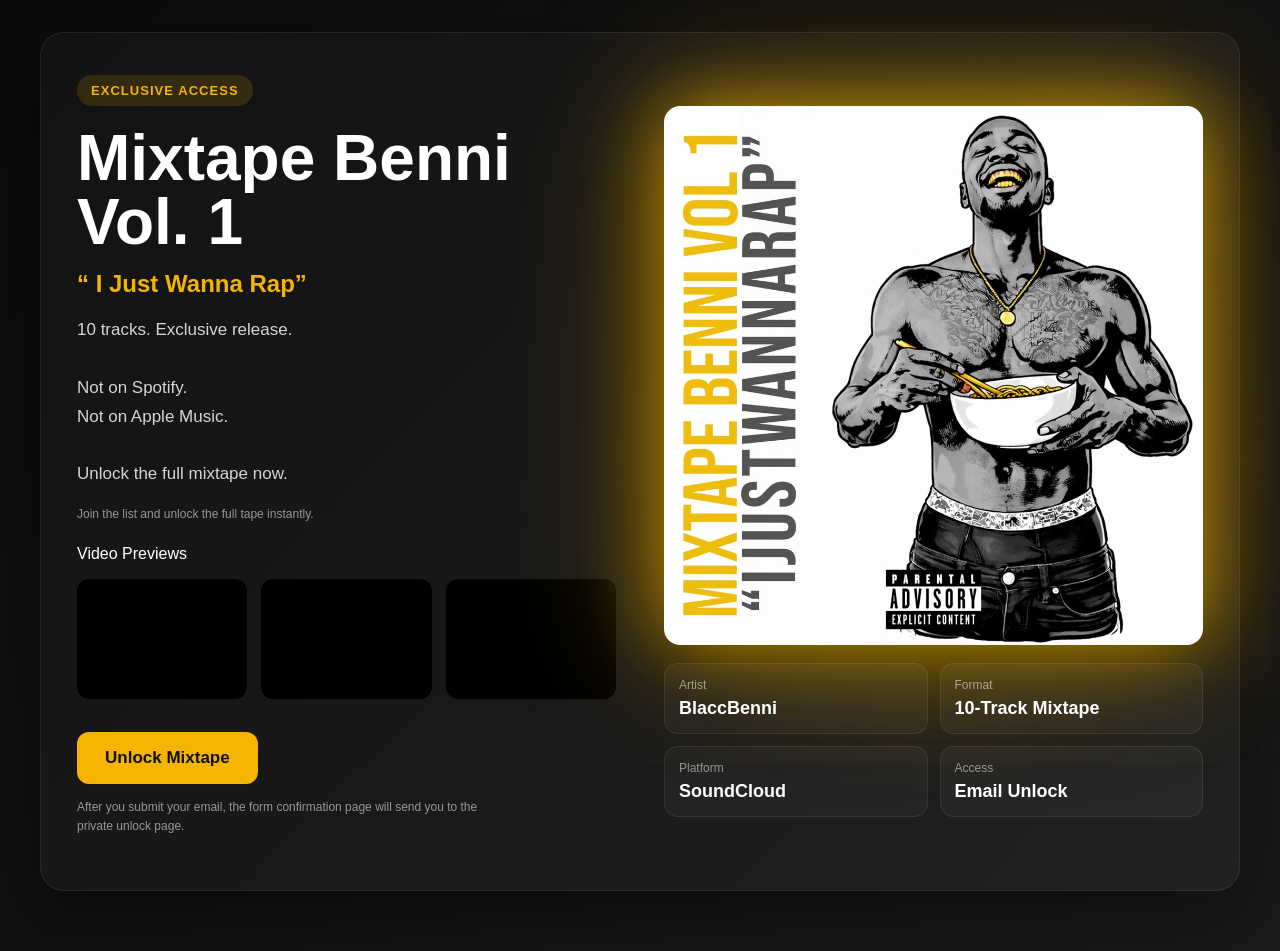
==== index.html @ e43f2041 "Update index.html" ====
<!DOCTYPE html>
<html lang="en">
<head>
  <meta charset="UTF-8" />
  <meta name="viewport" content="width=device-width, initial-scale=1.0" />

  <title>Mixtape Benni Vol. 1 | BlaccBenni</title>
  <meta name="google-site-verification" content="B95bLo6EVF4i8Q6SyfhEWKratUEYoDm7GEJT45evlRQ" />
  <meta
    name="description"
    content="Unlock Mixtape Benni Vol. 1 by BlaccBenni. 10 tracks. Exclusive release. Not on Spotify. Not on Apple Music."
  />
  <meta
    name="keywords"
    content="BlaccBenni, Mixtape Benni Vol. 1, I Just Wanna Rap, mixtape, SoundCloud, exclusive mixtape, hip hop, rap"
  />
  <meta name="author" content="BlaccBenni" />
  <meta name="robots" content="index, follow" />
  <meta name="theme-color" content="#0b0b0b" />

  <link rel="canonical" href="https://mixtapebenni.com/" />
  <link rel="stylesheet" href="style.css" />

  <!-- Open Graph -->
  <meta property="og:type" content="website" />
  <meta property="og:title" content="Mixtape Benni Vol. 1 | BlaccBenni" />
  <meta
    property="og:description"
    content="Unlock Mixtape Benni Vol. 1 by BlaccBenni. 10 tracks. Exclusive release. Not on Spotify. Not on Apple Music."
  />
  <meta property="og:url" content="https://mixtapebenni.com/" />
  <meta property="og:site_name" content="Mixtape Benni Vol. 1" />
  <meta property="og:image" content="https://mixtapebenni.com/MixtapeBenni-artwork.jpeg" />
  <meta property="og:image:alt" content="Mixtape Benni Vol. 1 cover art by BlaccBenni" />

  <!-- Twitter / X -->
  <meta name="twitter:card" content="summary_large_image" />
  <meta name="twitter:title" content="Mixtape Benni Vol. 1 | BlaccBenni" />
  <meta
    name="twitter:description"
    content="Unlock Mixtape Benni Vol. 1 by BlaccBenni. 10 tracks. Exclusive release. Not on Spotify. Not on Apple Music."
  />
  <meta name="twitter:image" content="https://mixtapebenni.com/MixtapeBenni-artwork.jpeg" />

  <!-- Google Analytics -->
  <script async src="https://www.googletagmanager.com/gtag/js?id=G-GKVSJNY309"></script>
  <script>
    window.dataLayer = window.dataLayer || [];
    function gtag(){dataLayer.push(arguments);}
    gtag('js', new Date());
    gtag('config', 'G-GKVSJNY309');
  </script>

  <!-- Structured Data -->
  <script type="application/ld+json">
  {
    "@context": "https://schema.org",
    "@type": "MusicAlbum",
    "name": "Mixtape Benni Vol. 1",
    "alternateName": " I Just Wanna Rap",
    "byArtist": {
      "@type": "MusicGroup",
      "name": "BlaccBenni"
    },
    "image": "https://mixtapebenni.com/MixtapeBenni-artwork.jpeg",
    "url": "https://mixtapebenni.com/",
    "description": "Exclusive 10-track mixtape by BlaccBenni. Not on Spotify or Apple Music.",
    "genre": ["Hip Hop", "Rap"]
  }
  </script>
</head>
<body>
  <div class="page">
    <div class="card hero">
      <div class="hero-left">
        <span class="badge">Exclusive Access</span>

        <h1>Mixtape Benni Vol. 1</h1>

        <p class="subtitle">“ I Just Wanna Rap”</p>

        <p class="desc">
          10 tracks. Exclusive release.
          <br><br>
          Not on Spotify.
          <br>
          Not on Apple Music.
          <br><br>
          Unlock the full mixtape now.
        </p>

        <p class="small">
          Join the list and unlock the full tape instantly.
        </p>

       <!-- VIDEO PREVIEW -->
<section class="video-preview">
  <p class="video-label">Video Previews</p>

  <div class="video-grid">

<iframe src="https://drive.google.com/file/d/1Q1mVoQex1XSYKdYZlE_1A8yRQzu5SITi/preview"></iframe>

<iframe
  src="https://drive.google.com/file/d/1mCzVX5z1FNray7SKjMf2T9hmYawojk_M/preview"
  allow="autoplay"
  allowfullscreen>
</iframe>

<iframe src="https://drive.google.com/file/d/1meEuDkWbE-2J5c-yyeQniNwGj2FQzeLc/preview"></iframe>

</div>

</section>
        <a
          class="button"
          href="https://docs.google.com/forms/d/e/1FAIpQLSdB8XEDXcWulqn_8XZFVUBMR3C9tIt0cBepyivfNUfbcnRrJw/viewform"
          target="_blank"
          rel="noopener noreferrer"
        >
          Unlock Mixtape
        </a>

        <p class="small note">
          After you submit your email, the form confirmation page will send you to the private unlock page.
        </p>
      </div>

      <div class="hero-right">
        <img
          src="MixtapeBenni-artwork.jpeg"
          alt="Mixtape Benni Vol. 1 cover"
          class="cover"
        />

        <div class="meta-grid">
          <div class="meta-box">
            <span>Artist</span>
            <strong>BlaccBenni</strong>
          </div>

          <div class="meta-box">
            <span>Format</span>
            <strong>10-Track Mixtape</strong>
          </div>

          <div class="meta-box">
            <span>Platform</span>
            <strong>SoundCloud</strong>
          </div>

          <div class="meta-box">
            <span>Access</span>
            <strong>Email Unlock</strong>
          </div>
        </div>
      </div>
    </div>
    
  </div>
</body>
</html>
---- style.css ----
* {
  box-sizing: border-box;
}

html {
  scroll-behavior: smooth;
}

body {
  margin: 0;
  font-family: Arial, sans-serif;
  background: linear-gradient(135deg, #0b0b0b 0%, #111111 45%, #1b1b1b 100%);
  color: #ffffff;
}

.page {
  min-height: 100vh;
  padding: 32px 20px 60px;
  max-width: 1240px;
  margin: 0 auto;
}

.card {
  width: 100%;
  background: rgba(255, 255, 255, 0.03);
  border: 1px solid rgba(255, 255, 255, 0.08);
  border-radius: 24px;
  box-shadow: 0 24px 70px rgba(0, 0, 0, 0.45);
}

.hero {
  display: grid;
  grid-template-columns: repeat(auto-fit, minmax(320px, 1fr));
  gap: 32px;
  align-items: center;
  padding: 28px;
}

.hero-left {
  padding: 14px 8px;
}

.hero-right {
  padding: 8px;
  position: relative;
  display: flex;
  flex-direction: column;
  justify-content: center;
  align-items: center;
}

/* Gold spotlight behind cover */
.hero-right::before {
  content: "";
  position: absolute;
  width: 90%;
  height: 90%;
  border-radius: 50%;
  background: radial-gradient(
    circle,
    rgba(244, 180, 0, 0.28) 0%,
    rgba(244, 180, 0, 0.14) 35%,
    rgba(244, 180, 0, 0.06) 55%,
    transparent 75%
  );
  filter: blur(45px);
  z-index: 1;
  pointer-events: none;
}

.badge {
  display: inline-block;
  padding: 8px 14px;
  border-radius: 999px;
  background: rgba(244, 180, 0, 0.14);
  color: #f4b400;
  font-size: 13px;
  font-weight: 700;
  letter-spacing: 0.08em;
  text-transform: uppercase;
  margin-bottom: 20px;
}

h1 {
  font-size: clamp(34px, 5vw, 68px);
  line-height: 1;
  margin: 0 0 16px 0;
  font-weight: 900;
}

.subtitle {
  font-size: clamp(18px, 2vw, 24px);
  color: #f4b400;
  font-weight: 700;
  margin: 0 0 18px 0;
}

.desc {
  font-size: 17px;
  line-height: 1.7;
  color: rgba(255, 255, 255, 0.82);
  margin-bottom: 16px;
  max-width: 560px;
}

.small {
  font-size: 12px;
  line-height: 1.6;
  color: rgba(255, 255, 255, 0.55);
  margin-top: 14px;
}

.note {
  max-width: 430px;
}

.button {
  display: inline-block;
  text-decoration: none;
  padding: 16px 28px;
  border-radius: 12px;
  font-weight: 800;
  font-size: 17px;
  transition: transform 0.2s ease, box-shadow 0.2s ease, opacity 0.2s ease;
  background: #f4b400;
  color: #111111;
  margin-top: 8px;
}

.button:hover {
  transform: translateY(-2px);
  box-shadow: 0 10px 30px rgba(244, 180, 0, 0.35);
  opacity: 0.98;
}

.cover {
  width: 100%;
  max-width: 600px;
  border-radius: 16px;
  position: relative;
  z-index: 2;
  box-shadow:
    0 0 80px rgba(244, 180, 0, 0.75),
    0 0 160px rgba(244, 180, 0, 0.4),
    0 35px 80px rgba(0, 0, 0, 0.8);
  transition: transform 0.35s ease, box-shadow 0.35s ease;
}

.cover:hover {
  transform: scale(1.04);
  box-shadow:
    0 0 100px rgba(244, 180, 0, 0.9),
    0 0 220px rgba(244, 180, 0, 0.5),
    0 40px 90px rgba(0, 0, 0, 0.85);
}

.meta-grid {
  display: grid;
  grid-template-columns: 1fr 1fr;
  gap: 12px;
  width: 100%;
  max-width: 600px;
  margin-top: 18px;
  position: relative;
  z-index: 2;
}

.meta-box {
  background: rgba(255, 255, 255, 0.04);
  border: 1px solid rgba(255, 255, 255, 0.08);
  border-radius: 14px;
  padding: 14px;
}

.meta-box span {
  display: block;
  font-size: 12px;
  color: rgba(255, 255, 255, 0.52);
  margin-bottom: 6px;
}

.meta-box strong {
  font-size: 18px;
  color: #ffffff;
}

@media (max-width: 900px) {
  .hero {
    gap: 24px;
  }

  .meta-grid {
    grid-template-columns: 1fr;
  }
}

@media (max-width: 768px) {
  .page {
    padding: 20px 14px 40px;
  }

  .hero {
    padding: 20px;
  }

  .button {
    width: 100%;
    text-align: center;
  }

  .hero-right::before {
    width: 100%;
    height: 100%;
  }
}
/* Hero Video Grid */

.hero-left .video-preview {
  margin: 20px 0 25px;
}

.hero-left .video-grid {
  display: grid;
  grid-template-columns: repeat(3, 1fr);
  gap: 14px;
}

.hero-left iframe {
  width: 100%;
  height: 120px;
  border-radius: 12px;
  border: none;
  background: #000;
}
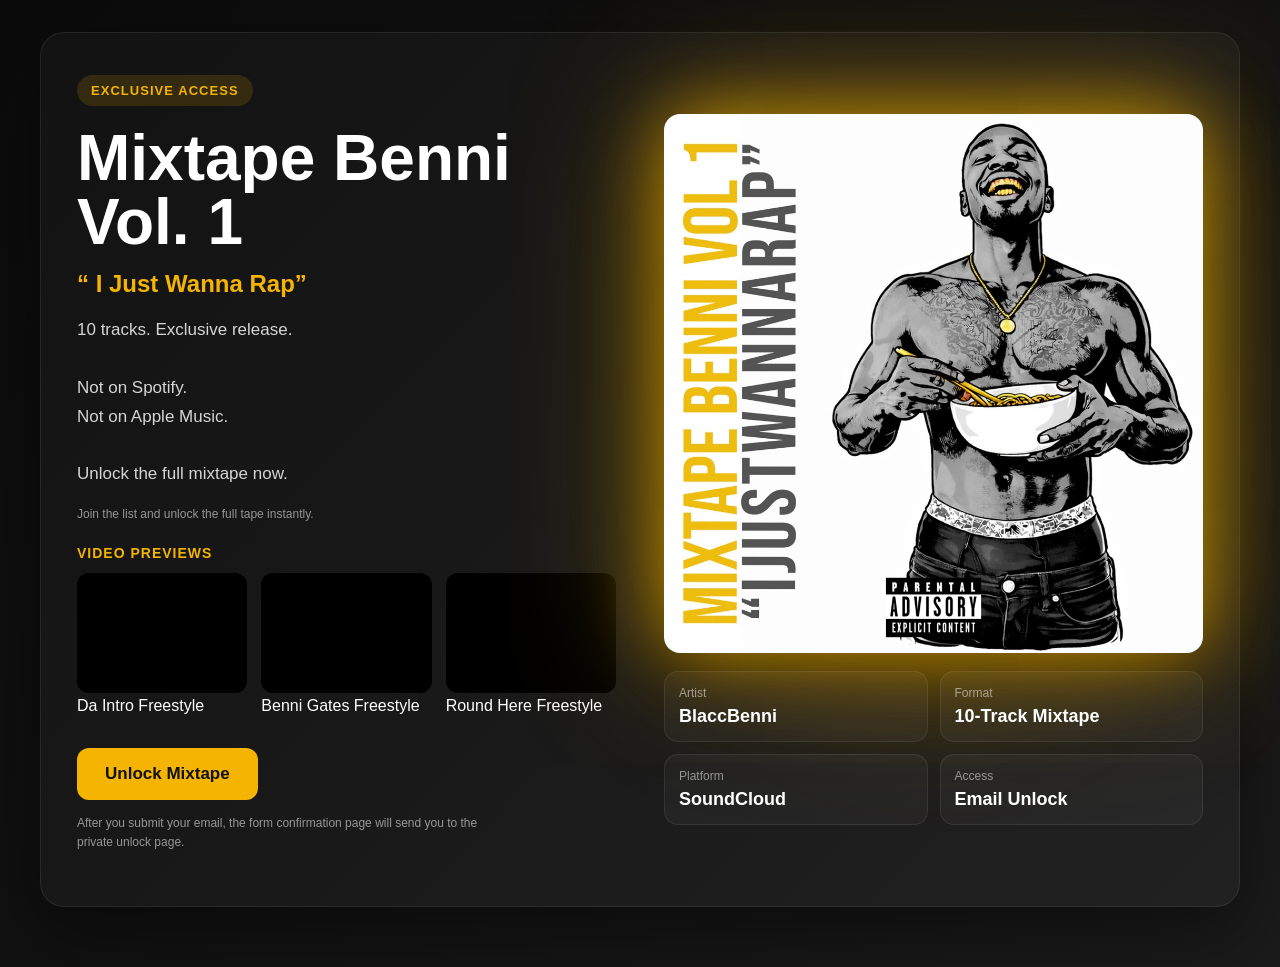
==== commit 4b2b1284: "Update index.html" ====
--- a/index.html
+++ b/index.html
@@ -99,18 +99,22 @@
 
   <div class="video-grid">
 
-<iframe src="https://drive.google.com/file/d/1Q1mVoQex1XSYKdYZlE_1A8yRQzu5SITi/preview"></iframe>
+    <div class="video-card">
+      <iframe src="https://drive.google.com/file/d/1Q1mVoQex1XSYKdYZlE_1A8yRQzu5SITi/preview"></iframe>
+      <span class="video-title">Da Intro Freestyle</span>
+    </div>
 
-<iframe
-  src="https://drive.google.com/file/d/1mCzVX5z1FNray7SKjMf2T9hmYawojk_M/preview"
-  allow="autoplay"
-  allowfullscreen>
-</iframe>
+    <div class="video-card">
+      <iframe src="https://drive.google.com/file/d/1mCzVX5z1FNray7SKjMf2T9hmYawojk_M/preview"></iframe>
+      <span class="video-title">Benni Gates Freestyle</span>
+    </div>
 
-<iframe src="https://drive.google.com/file/d/1meEuDkWbE-2J5c-yyeQniNwGj2FQzeLc/preview"></iframe>
+    <div class="video-card">
+      <iframe src="https://drive.google.com/file/d/1meEuDkWbE-2J5c-yyeQniNwGj2FQzeLc/preview"></iframe>
+      <span class="video-title">Round Here Freestyle</span>
+    </div>
 
-</div>
-
+  </div>
 </section>
         <a
           class="button"
@@ -176,3 +180,4 @@
 
 
 
+
--- a/style.css
+++ b/style.css
@@ -232,10 +232,18 @@
   border: none;
   background: #000;
 }
-
-
-
-
-
-
-
+.video-label {
+  margin: 0 0 12px;
+  font-size: 14px;
+  font-weight: 700;
+  letter-spacing: 1px;
+  text-transform: uppercase;
+  color: #f4b400;
+}
+
+
+
+
+
+
+
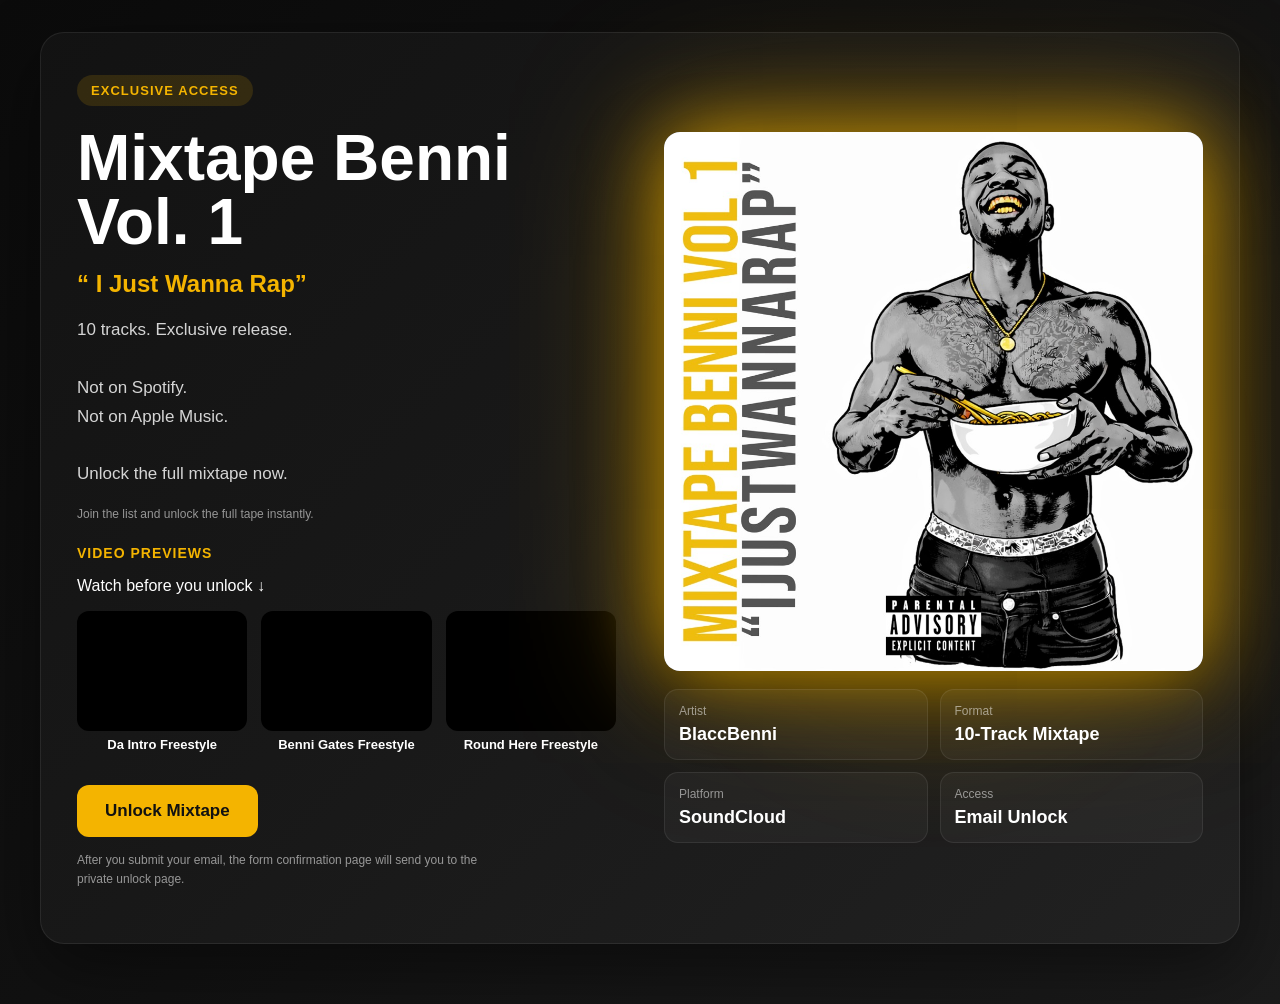
==== commit 69c5b901: "Update index.html" ====
--- a/index.html
+++ b/index.html
@@ -95,7 +95,8 @@
 
        <!-- VIDEO PREVIEW -->
 <section class="video-preview">
-  <p class="video-label">Video Previews</p>
+ <p class="video-label">Video Previews</p>
+<p class="video-subtext">Watch before you unlock ↓</p>
 
   <div class="video-grid">
 
@@ -181,3 +182,4 @@
 
 
 
+
--- a/style.css
+++ b/style.css
@@ -240,10 +240,22 @@
   text-transform: uppercase;
   color: #f4b400;
 }
-
-
-
-
-
-
-
+.video-card {
+  display: flex;
+  flex-direction: column;
+}
+
+.video-title {
+  margin-top: 6px;
+  font-size: 13px;
+  font-weight: 600;
+  color: #ffffff;
+  text-align: center;
+}
+
+
+
+
+
+
+
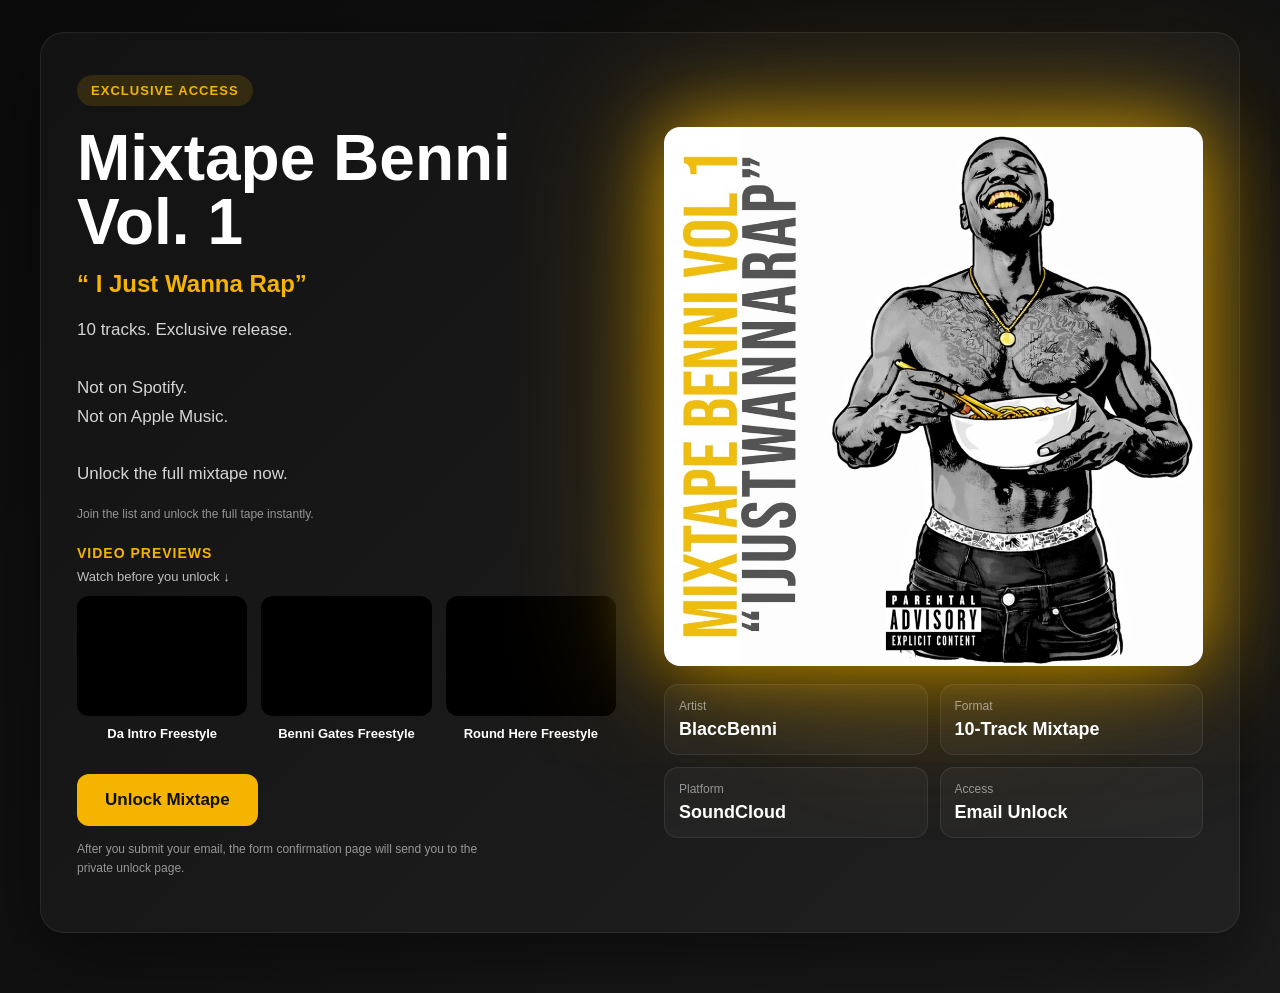
==== commit ca1ecbd8: "Update index.html" ====
--- a/index.html
+++ b/index.html
@@ -101,17 +101,23 @@
   <div class="video-grid">
 
     <div class="video-card">
+      <div class="video-thumb">
       <iframe src="https://drive.google.com/file/d/1Q1mVoQex1XSYKdYZlE_1A8yRQzu5SITi/preview"></iframe>
+        </div>
       <span class="video-title">Da Intro Freestyle</span>
     </div>
 
     <div class="video-card">
+      <div class="video-thumb">
       <iframe src="https://drive.google.com/file/d/1mCzVX5z1FNray7SKjMf2T9hmYawojk_M/preview"></iframe>
+        </div>
       <span class="video-title">Benni Gates Freestyle</span>
     </div>
 
     <div class="video-card">
+      <div class="video-thumb">
       <iframe src="https://drive.google.com/file/d/1meEuDkWbE-2J5c-yyeQniNwGj2FQzeLc/preview"></iframe>
+        </div>
       <span class="video-title">Round Here Freestyle</span>
     </div>
 
@@ -183,3 +189,4 @@
 
 
 
+
--- a/style.css
+++ b/style.css
@@ -252,10 +252,25 @@
   color: #ffffff;
   text-align: center;
 }
-
-
-
-
-
-
-
+.video-subtext {
+  margin: -4px 0 12px;
+  font-size: 13px;
+  font-weight: 500;
+  color: rgba(255, 255, 255, 0.72);
+  text-align: left;
+}
+.video-card:hover {
+  transform: translateY(-4px);
+  transition: transform 0.25s ease;
+}
+
+.video-card:hover iframe {
+  box-shadow: 0 10px 30px rgba(244,180,0,0.35);
+}
+
+
+
+
+
+
+
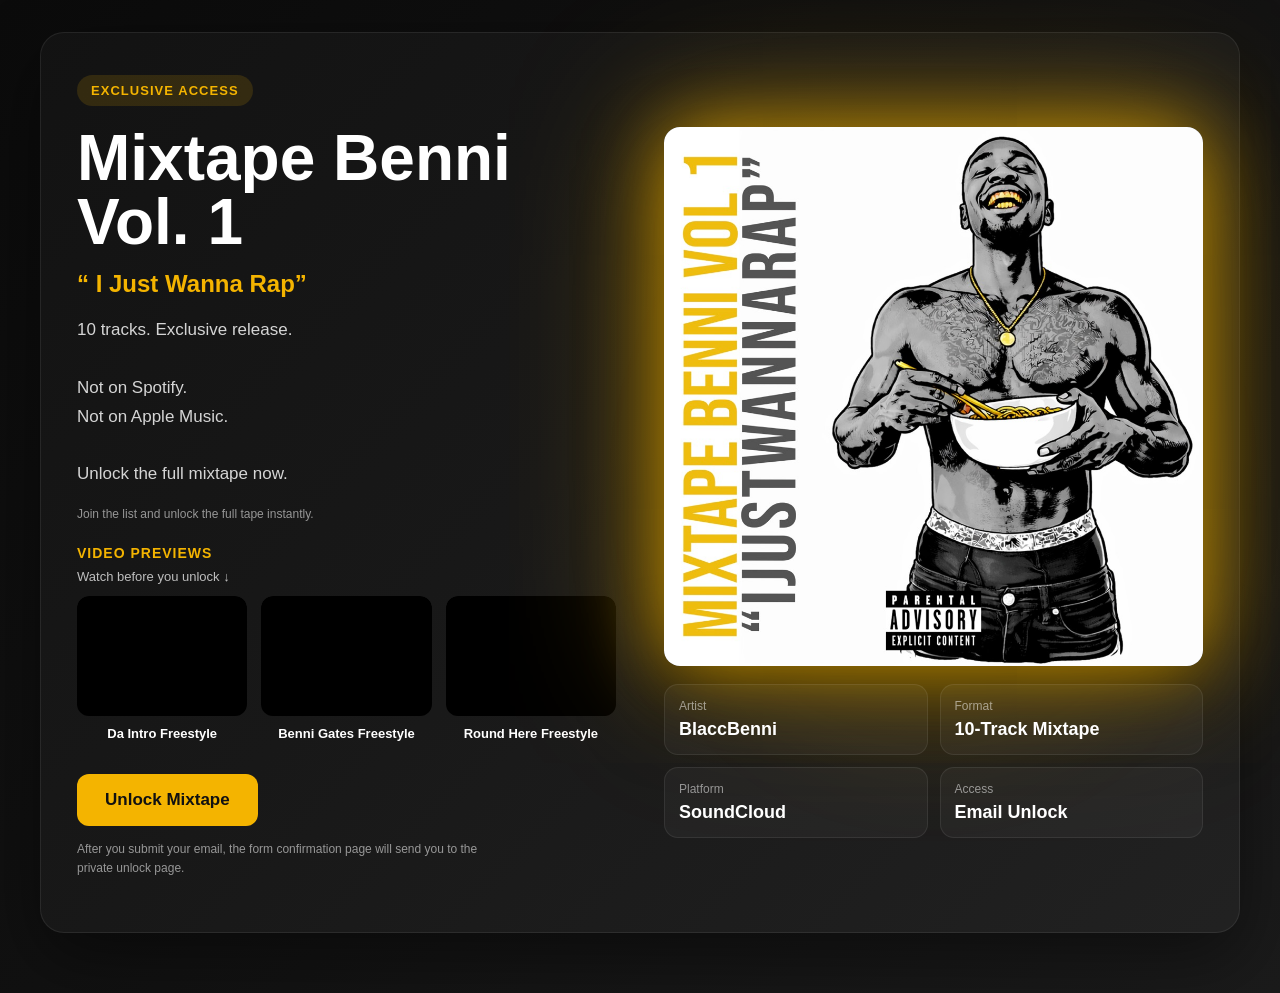
==== commit a1f5fc3f: "Update index.html" ====
--- a/index.html
+++ b/index.html
@@ -100,28 +100,38 @@
 
   <div class="video-grid">
 
-    <div class="video-card">
-      <div class="video-thumb">
-      <iframe src="https://drive.google.com/file/d/1Q1mVoQex1XSYKdYZlE_1A8yRQzu5SITi/preview"></iframe>
-        </div>
-      <span class="video-title">Da Intro Freestyle</span>
-    </div>
-
-    <div class="video-card">
-      <div class="video-thumb">
-      <iframe src="https://drive.google.com/file/d/1mCzVX5z1FNray7SKjMf2T9hmYawojk_M/preview"></iframe>
-        </div>
-      <span class="video-title">Benni Gates Freestyle</span>
-    </div>
-
-    <div class="video-card">
-      <div class="video-thumb">
-      <iframe src="https://drive.google.com/file/d/1meEuDkWbE-2J5c-yyeQniNwGj2FQzeLc/preview"></iframe>
-        </div>
-      <span class="video-title">Round Here Freestyle</span>
-    </div>
-
-  </div>
+   <div class="video-card">
+  <div class="video-thumb">
+    <iframe
+      src="https://drive.google.com/file/d/1Q1mVoQex1XSYKdYZlE_1A8yRQzu5SITi/preview"
+      allow="autoplay"
+      allowfullscreen>
+    </iframe>
+  </div>
+  <span class="video-title">Da Intro Freestyle</span>
+</div>
+
+<div class="video-card">
+  <div class="video-thumb">
+    <iframe
+      src="https://drive.google.com/file/d/1mCzVX5z1FNray7SKjMf2T9hmYawojk_M/preview"
+      allow="autoplay"
+      allowfullscreen>
+    </iframe>
+  </div>
+  <span class="video-title">Benni Gates Freestyle</span>
+</div>
+
+<div class="video-card">
+  <div class="video-thumb">
+    <iframe
+      src="https://drive.google.com/file/d/1meEuDkWbE-2J5c-yyeQniNwGj2FQzeLc/preview"
+      allow="autoplay"
+      allowfullscreen>
+    </iframe>
+  </div>
+  <span class="video-title">Round Here Freestyle</span>
+</div>
 </section>
         <a
           class="button"
@@ -190,3 +200,4 @@
 
 
 
+
--- a/style.css
+++ b/style.css
@@ -267,10 +267,43 @@
 .video-card:hover iframe {
   box-shadow: 0 10px 30px rgba(244,180,0,0.35);
 }
-
-
-
-
-
-
-
+.video-thumb {
+  position: relative;
+  overflow: hidden;
+  border-radius: 12px;
+}
+
+.video-thumb::after {
+  content: "▶";
+  position: absolute;
+  top: 50%;
+  left: 50%;
+  transform: translate(-50%, -50%);
+  font-size: 34px;
+  color: white;
+  background: rgba(0,0,0,0.55);
+  width: 60px;
+  height: 60px;
+  border-radius: 50%;
+  display: flex;
+  align-items: center;
+  justify-content: center;
+  opacity: 0;
+  transition: opacity 0.25s ease;
+}
+
+.video-thumb:hover::after {
+  opacity: 1;
+}
+
+.video-thumb:hover iframe {
+  filter: brightness(0.7);
+  transition: filter 0.25s ease;
+}
+
+
+
+
+
+
+
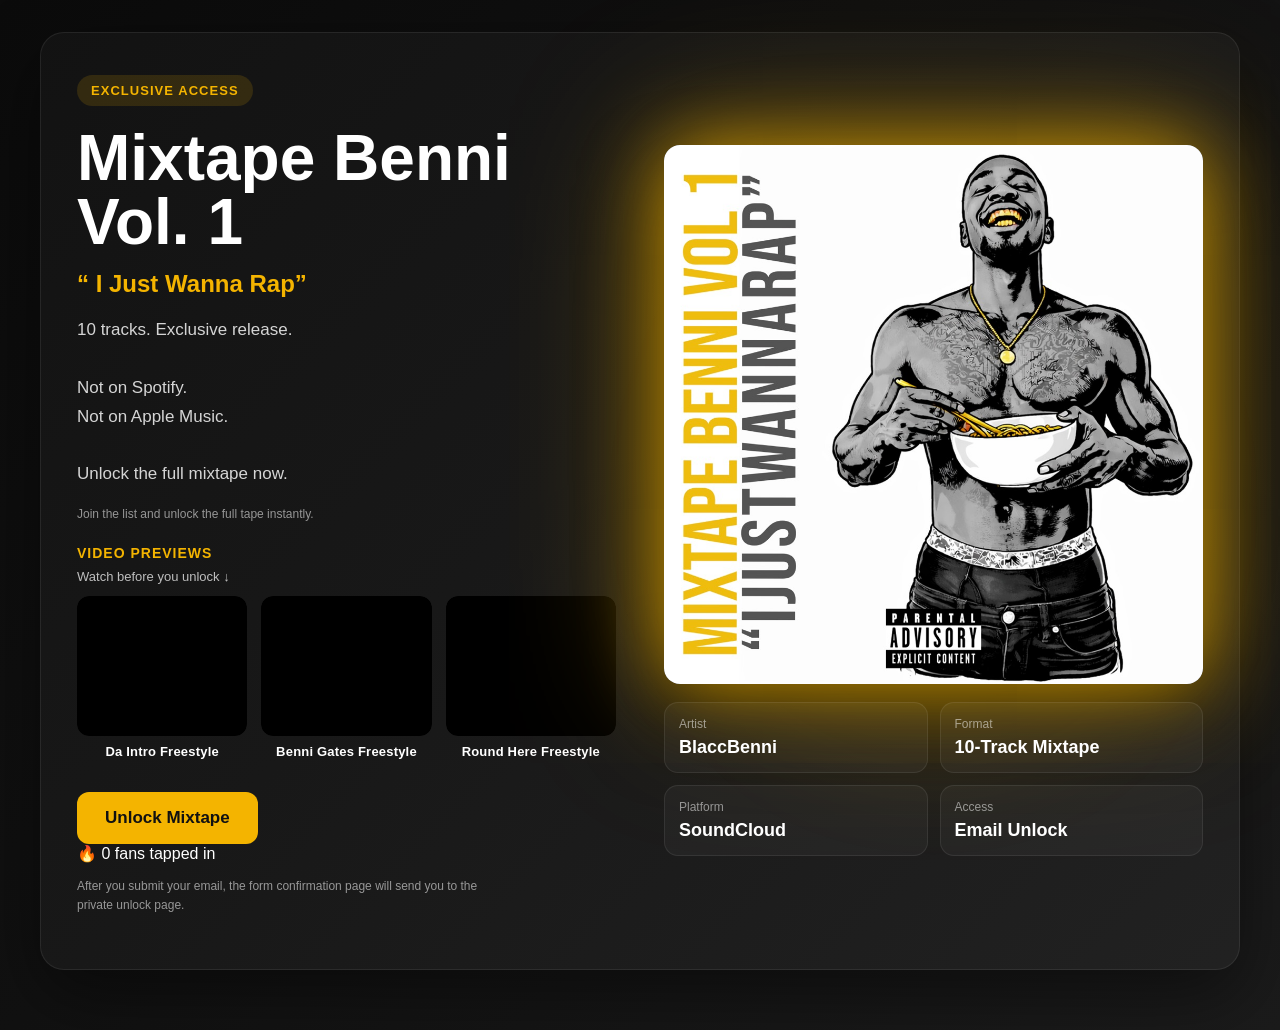
==== commit 0ca67a2e: "Update index.html" ====
--- a/index.html
+++ b/index.html
@@ -142,6 +142,17 @@
           Unlock Mixtape
         </a>
 
+        <div class="counter">
+🔥 <span id="visit-count">0</span> fans tapped in
+</div>
+
+<script>
+fetch("https://api.counterapi.dev/v1/mixtapebenni/site/visits/up")
+  .then(res => res.json())
+  .then(data => {
+    document.getElementById("visit-count").textContent = data.count;
+  });
+</script>
         <p class="small note">
           After you submit your email, the form confirmation page will send you to the private unlock page.
         </p>
@@ -201,3 +212,4 @@
 
 
 
+
--- a/style.css
+++ b/style.css
@@ -300,10 +300,75 @@
   filter: brightness(0.7);
   transition: filter 0.25s ease;
 }
-
-
-
-
-
-
-
+.video-card {
+  display: flex;
+  flex-direction: column;
+  transition: transform 0.25s ease;
+}
+
+.video-card:hover {
+  transform: translateY(-4px);
+}
+
+.video-thumb {
+  position: relative;
+  overflow: hidden;
+  border-radius: 12px;
+}
+
+.video-thumb iframe {
+  display: block;
+  width: 100%;
+  height: 140px;
+  border: none;
+  border-radius: 12px;
+  background: #000;
+  transition: transform 0.25s ease, filter 0.25s ease, box-shadow 0.25s ease;
+}
+
+.video-thumb::after {
+  content: "▶";
+  position: absolute;
+  top: 50%;
+  left: 50%;
+  transform: translate(-50%, -50%);
+  width: 58px;
+  height: 58px;
+  border-radius: 50%;
+  background: rgba(0, 0, 0, 0.55);
+  color: #ffffff;
+  font-size: 30px;
+  display: flex;
+  align-items: center;
+  justify-content: center;
+  opacity: 0;
+  pointer-events: none;
+  transition: opacity 0.25s ease, transform 0.25s ease;
+}
+
+.video-card:hover .video-thumb::after {
+  opacity: 1;
+  transform: translate(-50%, -50%) scale(1.05);
+}
+
+.video-card:hover .video-thumb iframe {
+  transform: scale(1.03);
+  filter: brightness(0.72);
+  box-shadow: 0 12px 30px rgba(244, 180, 0, 0.28);
+}
+
+.video-title {
+  margin-top: 8px;
+  font-size: 13px;
+  font-weight: 700;
+  color: #ffffff;
+  text-align: center;
+  letter-spacing: 0.2px;
+}
+
+
+
+
+
+
+
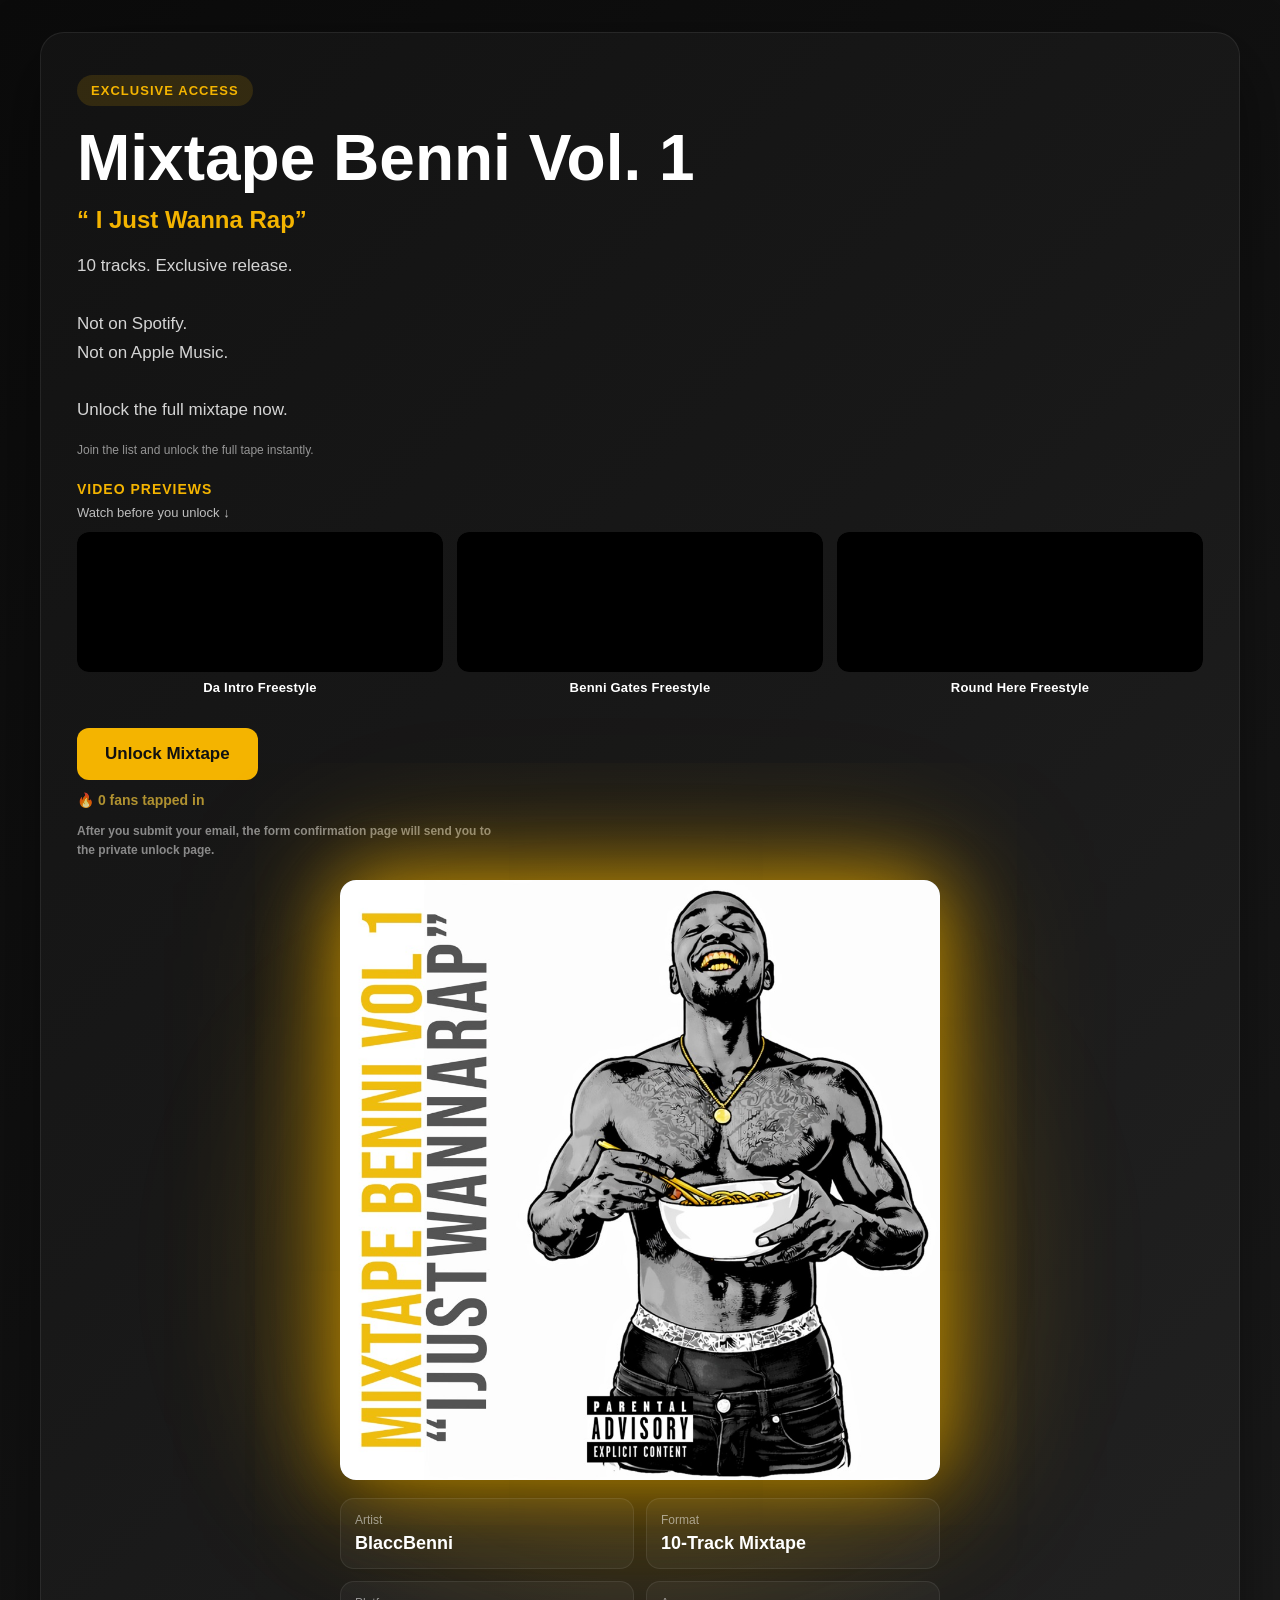
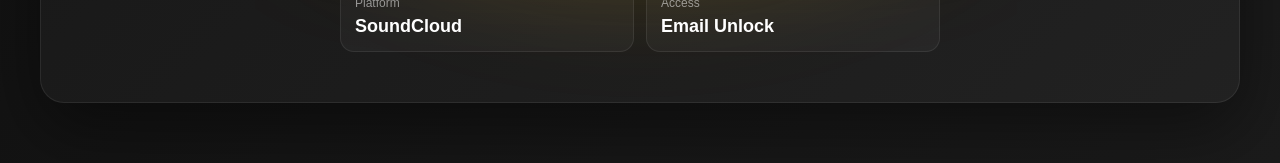
==== commit aa66e73f: "Update index.html" ====
--- a/index.html
+++ b/index.html
@@ -143,14 +143,17 @@
         </a>
 
         <div class="counter">
+<div class="counter">
 🔥 <span id="visit-count">0</span> fans tapped in
 </div>
-
 <script>
-fetch("https://api.counterapi.dev/v1/mixtapebenni/site/visits/up")
-  .then(res => res.json())
+fetch("https://api.counterapi.dev/v1/mixtapebenni/visits/up")
+  .then(response => response.json())
   .then(data => {
     document.getElementById("visit-count").textContent = data.count;
+  })
+  .catch(() => {
+    document.getElementById("visit-count").textContent = "0";
   });
 </script>
         <p class="small note">
@@ -213,3 +216,4 @@
 
 
 
+
--- a/style.css
+++ b/style.css
@@ -365,10 +365,17 @@
   text-align: center;
   letter-spacing: 0.2px;
 }
-
-
-
-
-
-
-
+.counter {
+  margin-top: 12px;
+  font-size: 14px;
+  color: #d4af37;
+  font-weight: 600;
+  opacity: 0.9;
+}
+
+
+
+
+
+
+
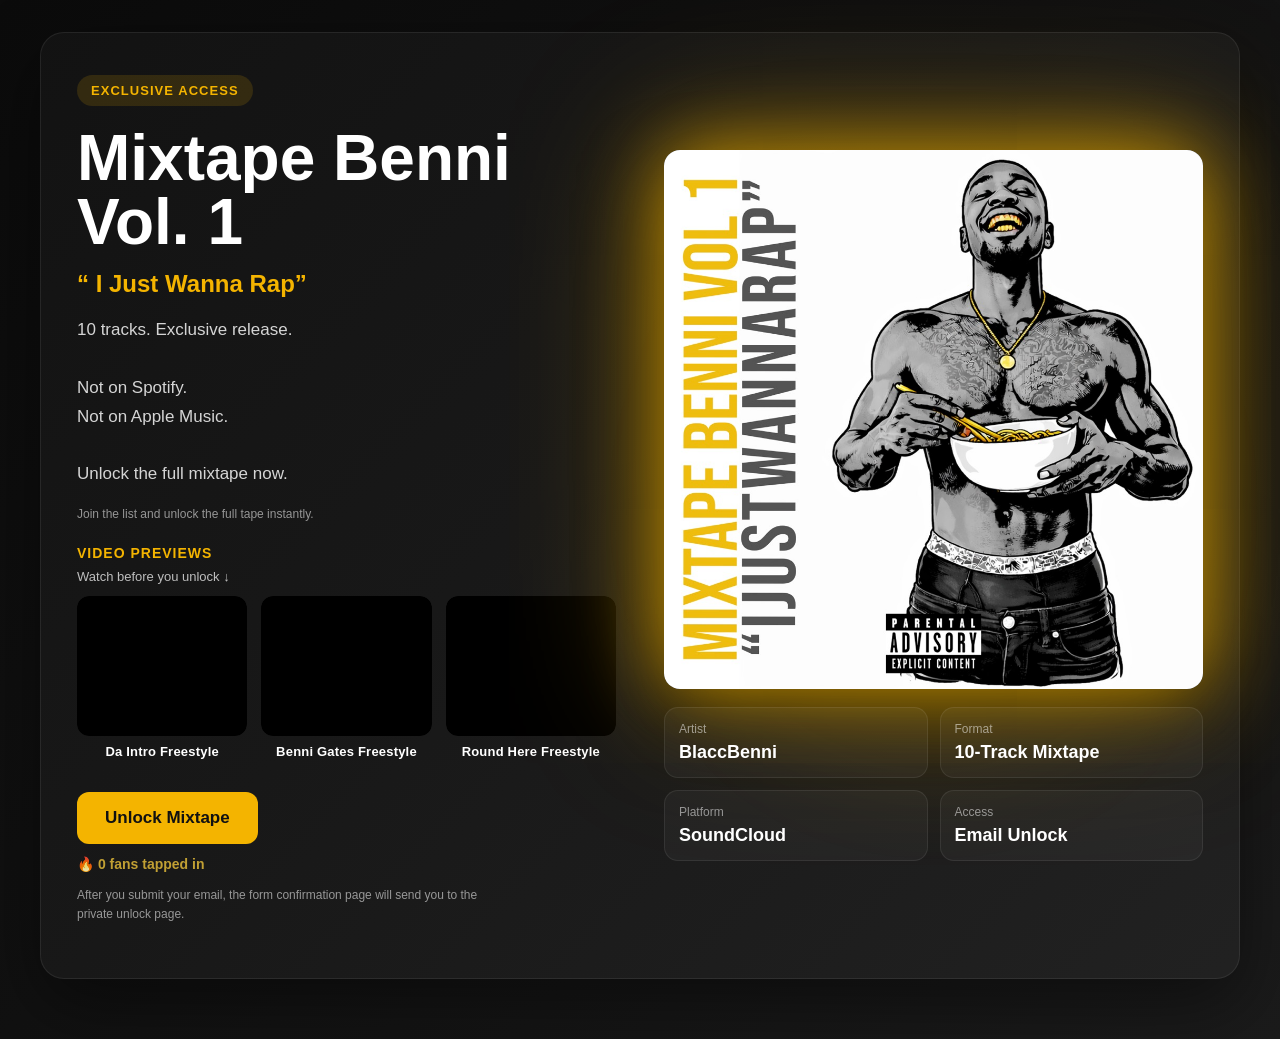
==== commit 7a810d84: "Update index.html" ====
--- a/index.html
+++ b/index.html
@@ -140,9 +140,8 @@
           rel="noopener noreferrer"
         >
           Unlock Mixtape
-        </a>
-
-        <div class="counter">
+        </a>     
+        
 <div class="counter">
 🔥 <span id="visit-count">0</span> fans tapped in
 </div>
@@ -217,3 +216,4 @@
 
 
 
+
